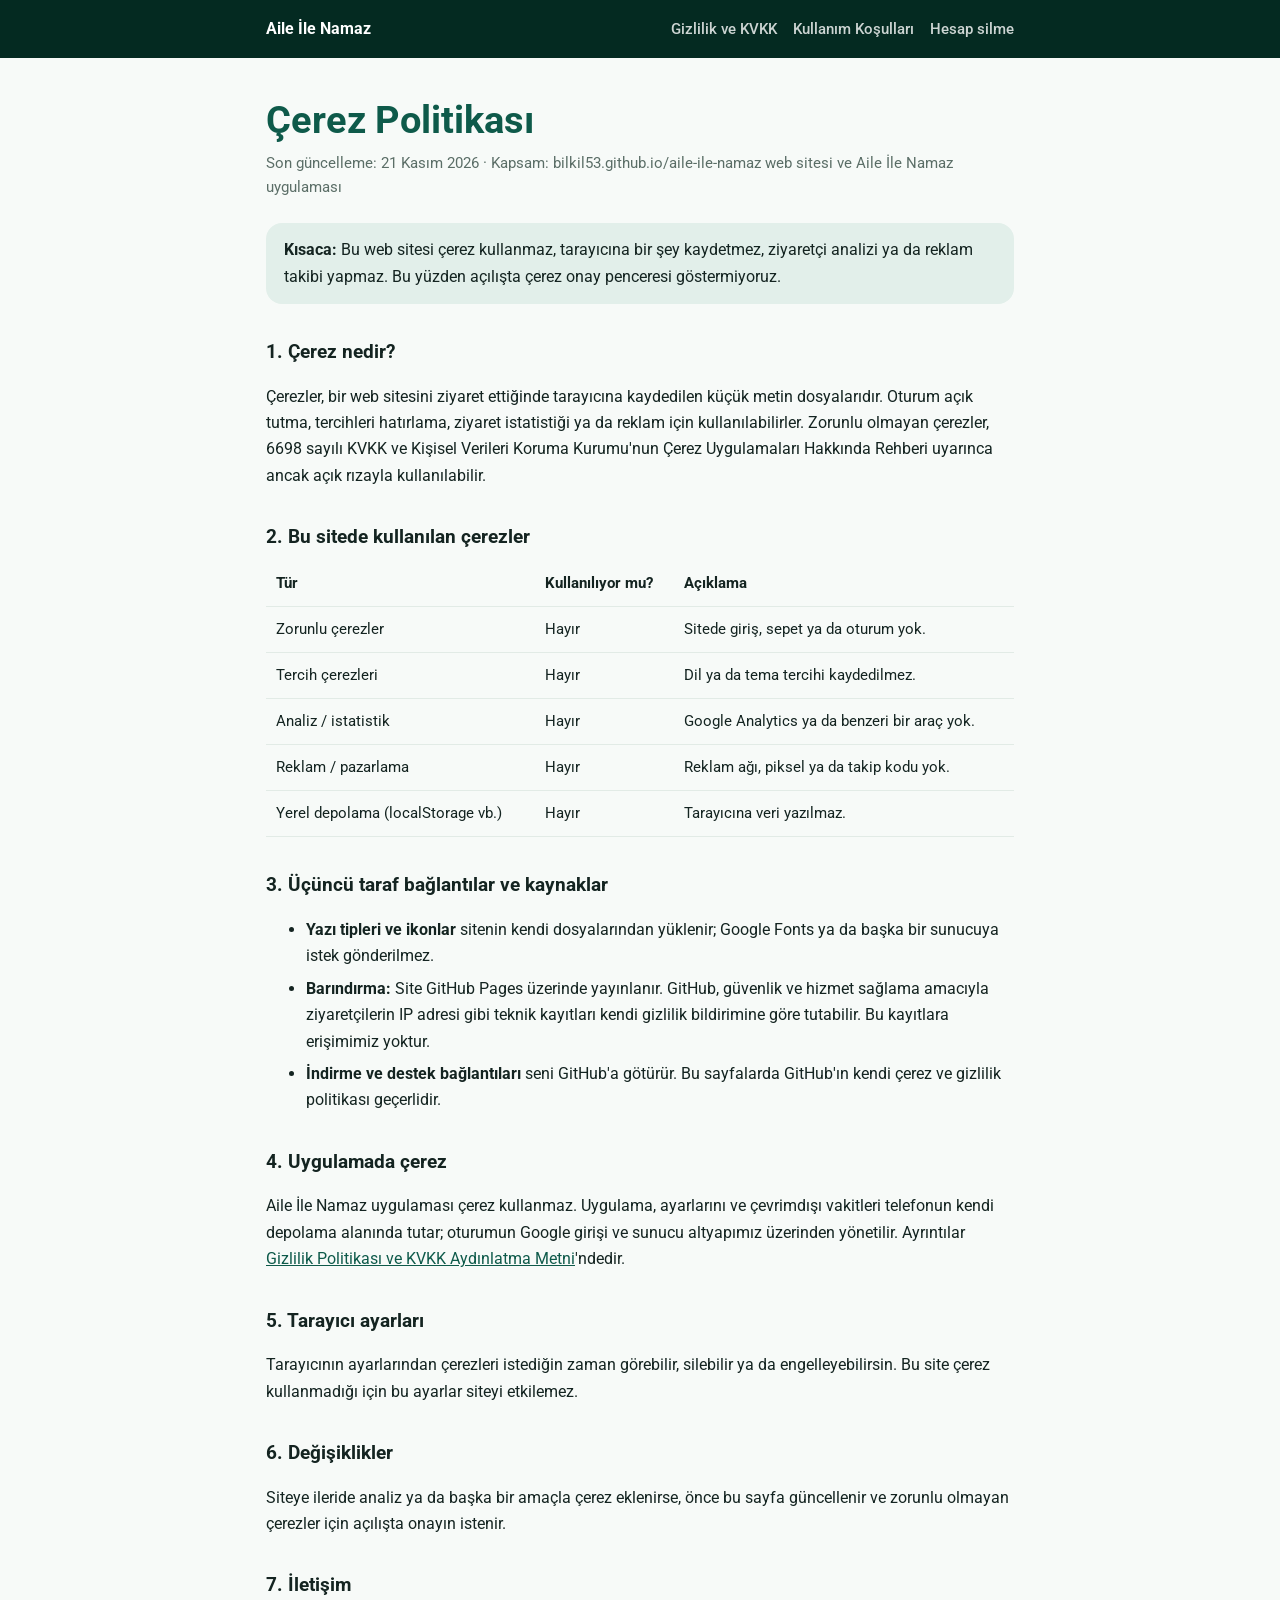
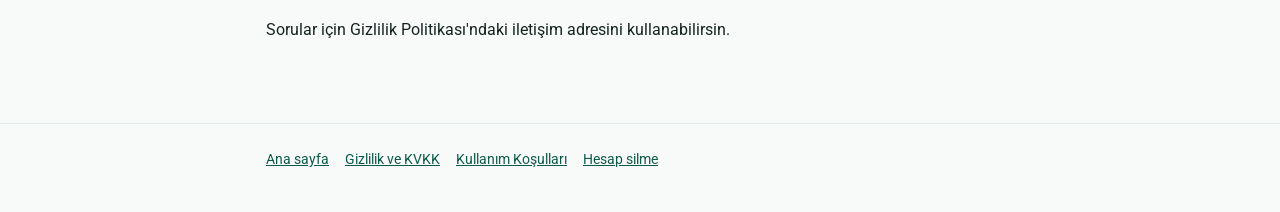
==== docs/cerez-politikasi.html @ 6a50d8dc "Tanıtım sitesi: tam animasyonlu tasarım, yasal sayfalar, SEO/GEO - Canlı telefon maketi, kaydırmaya " ====
<!DOCTYPE html>
<html lang="tr">
<head>
<meta charset="utf-8">
<meta name="viewport" content="width=device-width, initial-scale=1, viewport-fit=cover">
<title>Çerez Politikası – Aile İle Namaz</title>
<meta name="description" content="Aile İle Namaz web sitesi çerez kullanmaz, ziyaretçi takibi yapmaz. Çerez, yerel depolama ve barındırma kayıtları hakkında bilgilendirme.">
<meta name="robots" content="index, follow">
<link rel="canonical" href="https://bilkil53.github.io/aile-ile-namaz/cerez-politikasi.html">
<link rel="icon" href="icon.svg" type="image/svg+xml">
<meta name="theme-color" content="#042a21">
<link rel="stylesheet" href="legal.css">
</head>
<body>
<header class="top"><div class="in"><a href="./">Aile İle Namaz</a><nav><a href="privacy.html">Gizlilik ve KVKK</a><a href="kullanim-kosullari.html">Kullanım Koşulları</a><a href="delete-account.html">Hesap silme</a></nav></div></header>
<main class="in">
<h1>Çerez Politikası</h1>
<p class="meta">Son güncelleme: 21 Kasım 2026 · Kapsam: bilkil53.github.io/aile-ile-namaz web sitesi ve Aile İle Namaz uygulaması</p>

<div class="box"><b>Kısaca:</b> Bu web sitesi çerez kullanmaz, tarayıcına bir şey kaydetmez, ziyaretçi analizi ya da reklam takibi yapmaz. Bu yüzden açılışta çerez onay penceresi göstermiyoruz.</div>

<h2>1. Çerez nedir?</h2>
<p>Çerezler, bir web sitesini ziyaret ettiğinde tarayıcına kaydedilen küçük metin dosyalarıdır. Oturum açık tutma, tercihleri hatırlama, ziyaret istatistiği ya da reklam için kullanılabilirler. Zorunlu olmayan çerezler, 6698 sayılı KVKK ve Kişisel Verileri Koruma Kurumu'nun Çerez Uygulamaları Hakkında Rehberi uyarınca ancak açık rızayla kullanılabilir.</p>

<h2>2. Bu sitede kullanılan çerezler</h2>
<div class="tw"><table>
<tr><th>Tür</th><th>Kullanılıyor mu?</th><th>Açıklama</th></tr>
<tr><td>Zorunlu çerezler</td><td>Hayır</td><td>Sitede giriş, sepet ya da oturum yok.</td></tr>
<tr><td>Tercih çerezleri</td><td>Hayır</td><td>Dil ya da tema tercihi kaydedilmez.</td></tr>
<tr><td>Analiz / istatistik</td><td>Hayır</td><td>Google Analytics ya da benzeri bir araç yok.</td></tr>
<tr><td>Reklam / pazarlama</td><td>Hayır</td><td>Reklam ağı, piksel ya da takip kodu yok.</td></tr>
<tr><td>Yerel depolama (localStorage vb.)</td><td>Hayır</td><td>Tarayıcına veri yazılmaz.</td></tr>
</table></div>

<h2>3. Üçüncü taraf bağlantılar ve kaynaklar</h2>
<ul>
<li><b>Yazı tipleri ve ikonlar</b> sitenin kendi dosyalarından yüklenir; Google Fonts ya da başka bir sunucuya istek gönderilmez.</li>
<li><b>Barındırma:</b> Site GitHub Pages üzerinde yayınlanır. GitHub, güvenlik ve hizmet sağlama amacıyla ziyaretçilerin IP adresi gibi teknik kayıtları kendi gizlilik bildirimine göre tutabilir. Bu kayıtlara erişimimiz yoktur.</li>
<li><b>İndirme ve destek bağlantıları</b> seni GitHub'a götürür. Bu sayfalarda GitHub'ın kendi çerez ve gizlilik politikası geçerlidir.</li>
</ul>

<h2>4. Uygulamada çerez</h2>
<p>Aile İle Namaz uygulaması çerez kullanmaz. Uygulama, ayarlarını ve çevrimdışı vakitleri telefonun kendi depolama alanında tutar; oturumun Google girişi ve sunucu altyapımız üzerinden yönetilir. Ayrıntılar <a href="privacy.html">Gizlilik Politikası ve KVKK Aydınlatma Metni</a>'ndedir.</p>

<h2>5. Tarayıcı ayarları</h2>
<p>Tarayıcının ayarlarından çerezleri istediğin zaman görebilir, silebilir ya da engelleyebilirsin. Bu site çerez kullanmadığı için bu ayarlar siteyi etkilemez.</p>

<h2>6. Değişiklikler</h2>
<p>Siteye ileride analiz ya da başka bir amaçla çerez eklenirse, önce bu sayfa güncellenir ve zorunlu olmayan çerezler için açılışta onayın istenir.</p>

<h2>7. İletişim</h2>
<p>Sorular için Gizlilik Politikası'ndaki iletişim adresini kullanabilirsin.</p>
</main>
<footer><div class="in"><a href="./">Ana sayfa</a><a href="privacy.html">Gizlilik ve KVKK</a><a href="kullanim-kosullari.html">Kullanım Koşulları</a><a href="delete-account.html">Hesap silme</a></div></footer>
</body>
</html>
---- docs/legal.css ----
@font-face { font-family: "Roboto"; font-style: normal; font-weight: 100 900; font-display: swap; src: url(fonts/roboto-latin-ext.woff2) format("woff2"); unicode-range: U+0100-02BA, U+02BD-02C5, U+02C7-02CC, U+02CE-02D7, U+02DD-02FF, U+0304, U+0308, U+0329, U+1D00-1DBF, U+1E00-1E9F, U+1EF2-1EFF, U+2020, U+20A0-20AB, U+20AD-20C0, U+2113, U+2C60-2C7F, U+A720-A7FF; }
@font-face { font-family: "Roboto"; font-style: normal; font-weight: 100 900; font-display: swap; src: url(fonts/roboto-latin.woff2) format("woff2"); unicode-range: U+0000-00FF, U+0131, U+0152-0153, U+02BB-02BC, U+02C6, U+02DA, U+02DC, U+0304, U+0308, U+0329, U+2000-206F, U+20AC, U+2122, U+2191, U+2193, U+2212, U+2215, U+FEFF, U+FFFD; }
:root { --emerald: #0e5a4a; --emerald-deep: #042a21; --soft: #e2efea; --bg: #f7faf8; --text: #142421; --text-2: #5b6e67; --border: #e2ebe6; --mint: #86efac; }
* { box-sizing: border-box; }
body { margin: 0; background: var(--bg); color: var(--text); font-family: "Roboto", system-ui, -apple-system, "Segoe UI", sans-serif; line-height: 1.65; }
.top { background: var(--emerald-deep); color: #fff; }
.top .in { display: flex; justify-content: space-between; align-items: center; gap: 12px; padding-block: 16px; flex-wrap: wrap; }
.top a { color: #fff; text-decoration: none; font-weight: 700; }
.top nav { display: flex; gap: 16px; flex-wrap: wrap; font-size: 0.92rem; }
.top nav a { color: rgba(255,255,255,0.8); font-weight: 500; }
.in { max-width: 780px; margin: 0 auto; padding-left: max(16px, env(safe-area-inset-left, 0px)); padding-right: max(16px, env(safe-area-inset-right, 0px)); }
main { padding-block: 40px 64px; }
h1 { color: var(--emerald); font-size: clamp(1.8rem, 5vw, 2.4rem); line-height: 1.15; margin: 0 0 8px; }
h2 { font-size: 1.2rem; margin: 32px 0 8px; }
.meta { color: var(--text-2); font-size: 0.92rem; margin: 0 0 24px; }
.box { background: var(--soft); border-radius: 16px; padding: 14px 18px; margin: 20px 0; }
a { color: var(--emerald); }
li { margin-bottom: 6px; }
table { width: 100%; border-collapse: collapse; font-size: 0.95rem; }
th, td { text-align: left; padding: 10px; border-bottom: 1px solid var(--border); vertical-align: top; }
.tw { overflow-x: auto; }
footer { border-top: 1px solid var(--border); color: var(--text-2); font-size: 0.9rem; }
footer .in { padding-block: 24px 40px; display: flex; gap: 16px; flex-wrap: wrap; }
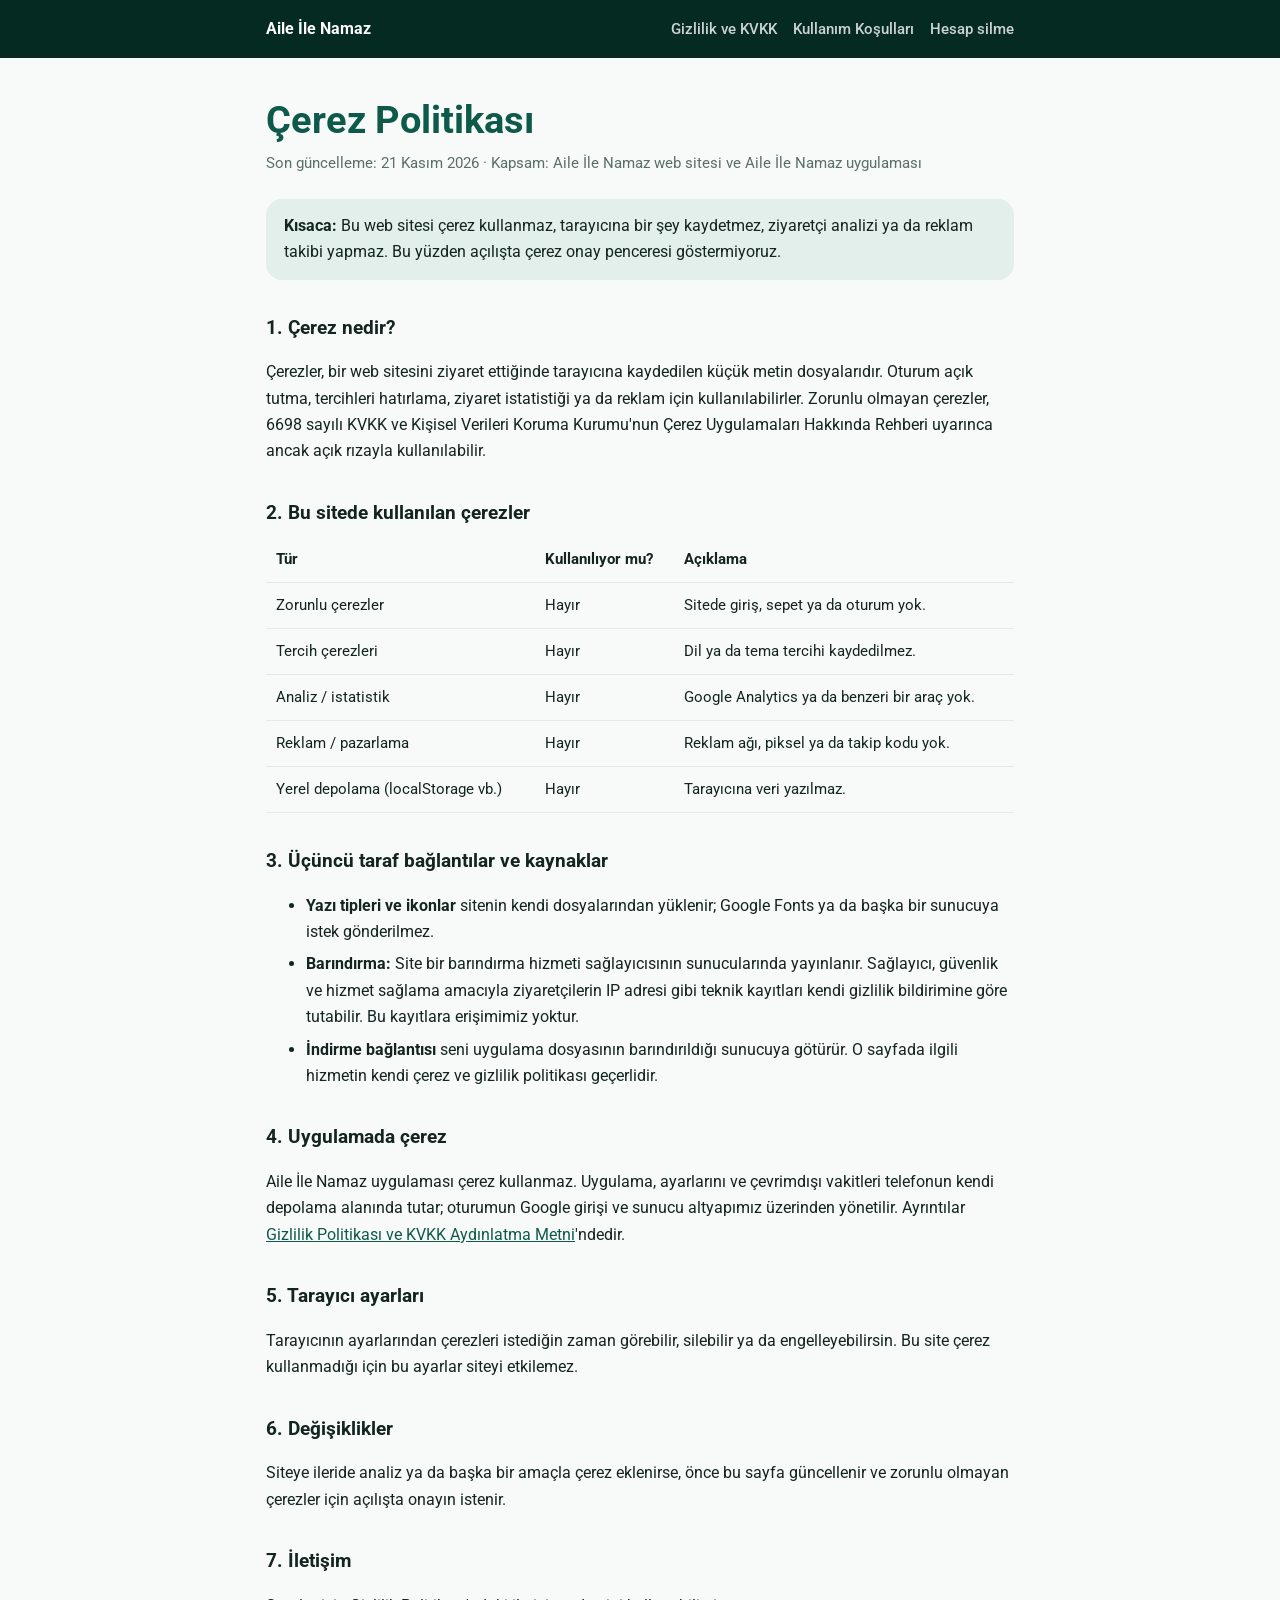
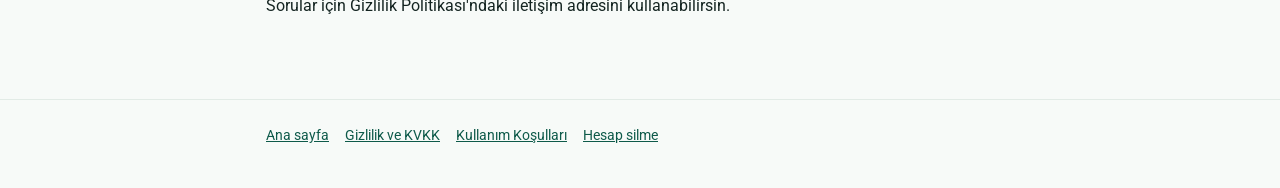
==== commit 8a85bd69: "Tanıtım sitesi: canlı metinler, örnek isimler, düzeltmeler - Gelecek zamanlı ve dağıtım kanalı ifade" ====
--- a/docs/cerez-politikasi.html
+++ b/docs/cerez-politikasi.html
@@ -15,7 +15,7 @@
 <header class="top"><div class="in"><a href="./">Aile İle Namaz</a><nav><a href="privacy.html">Gizlilik ve KVKK</a><a href="kullanim-kosullari.html">Kullanım Koşulları</a><a href="delete-account.html">Hesap silme</a></nav></div></header>
 <main class="in">
 <h1>Çerez Politikası</h1>
-<p class="meta">Son güncelleme: 21 Kasım 2026 · Kapsam: bilkil53.github.io/aile-ile-namaz web sitesi ve Aile İle Namaz uygulaması</p>
+<p class="meta">Son güncelleme: 21 Kasım 2026 · Kapsam: Aile İle Namaz web sitesi ve Aile İle Namaz uygulaması</p>
 
 <div class="box"><b>Kısaca:</b> Bu web sitesi çerez kullanmaz, tarayıcına bir şey kaydetmez, ziyaretçi analizi ya da reklam takibi yapmaz. Bu yüzden açılışta çerez onay penceresi göstermiyoruz.</div>
 
@@ -24,19 +24,20 @@
 
 <h2>2. Bu sitede kullanılan çerezler</h2>
 <div class="tw"><table>
-<tr><th>Tür</th><th>Kullanılıyor mu?</th><th>Açıklama</th></tr>
+<thead><tr><th scope="col">Tür</th><th scope="col">Kullanılıyor mu?</th><th scope="col">Açıklama</th></tr></thead>
+<tbody>
 <tr><td>Zorunlu çerezler</td><td>Hayır</td><td>Sitede giriş, sepet ya da oturum yok.</td></tr>
 <tr><td>Tercih çerezleri</td><td>Hayır</td><td>Dil ya da tema tercihi kaydedilmez.</td></tr>
 <tr><td>Analiz / istatistik</td><td>Hayır</td><td>Google Analytics ya da benzeri bir araç yok.</td></tr>
 <tr><td>Reklam / pazarlama</td><td>Hayır</td><td>Reklam ağı, piksel ya da takip kodu yok.</td></tr>
 <tr><td>Yerel depolama (localStorage vb.)</td><td>Hayır</td><td>Tarayıcına veri yazılmaz.</td></tr>
-</table></div>
+</tbody></table></div>
 
 <h2>3. Üçüncü taraf bağlantılar ve kaynaklar</h2>
 <ul>
 <li><b>Yazı tipleri ve ikonlar</b> sitenin kendi dosyalarından yüklenir; Google Fonts ya da başka bir sunucuya istek gönderilmez.</li>
-<li><b>Barındırma:</b> Site GitHub Pages üzerinde yayınlanır. GitHub, güvenlik ve hizmet sağlama amacıyla ziyaretçilerin IP adresi gibi teknik kayıtları kendi gizlilik bildirimine göre tutabilir. Bu kayıtlara erişimimiz yoktur.</li>
-<li><b>İndirme ve destek bağlantıları</b> seni GitHub'a götürür. Bu sayfalarda GitHub'ın kendi çerez ve gizlilik politikası geçerlidir.</li>
+<li><b>Barındırma:</b> Site bir barındırma hizmeti sağlayıcısının sunucularında yayınlanır. Sağlayıcı, güvenlik ve hizmet sağlama amacıyla ziyaretçilerin IP adresi gibi teknik kayıtları kendi gizlilik bildirimine göre tutabilir. Bu kayıtlara erişimimiz yoktur.</li>
+<li><b>İndirme bağlantısı</b> seni uygulama dosyasının barındırıldığı sunucuya götürür. O sayfada ilgili hizmetin kendi çerez ve gizlilik politikası geçerlidir.</li>
 </ul>
 
 <h2>4. Uygulamada çerez</h2>
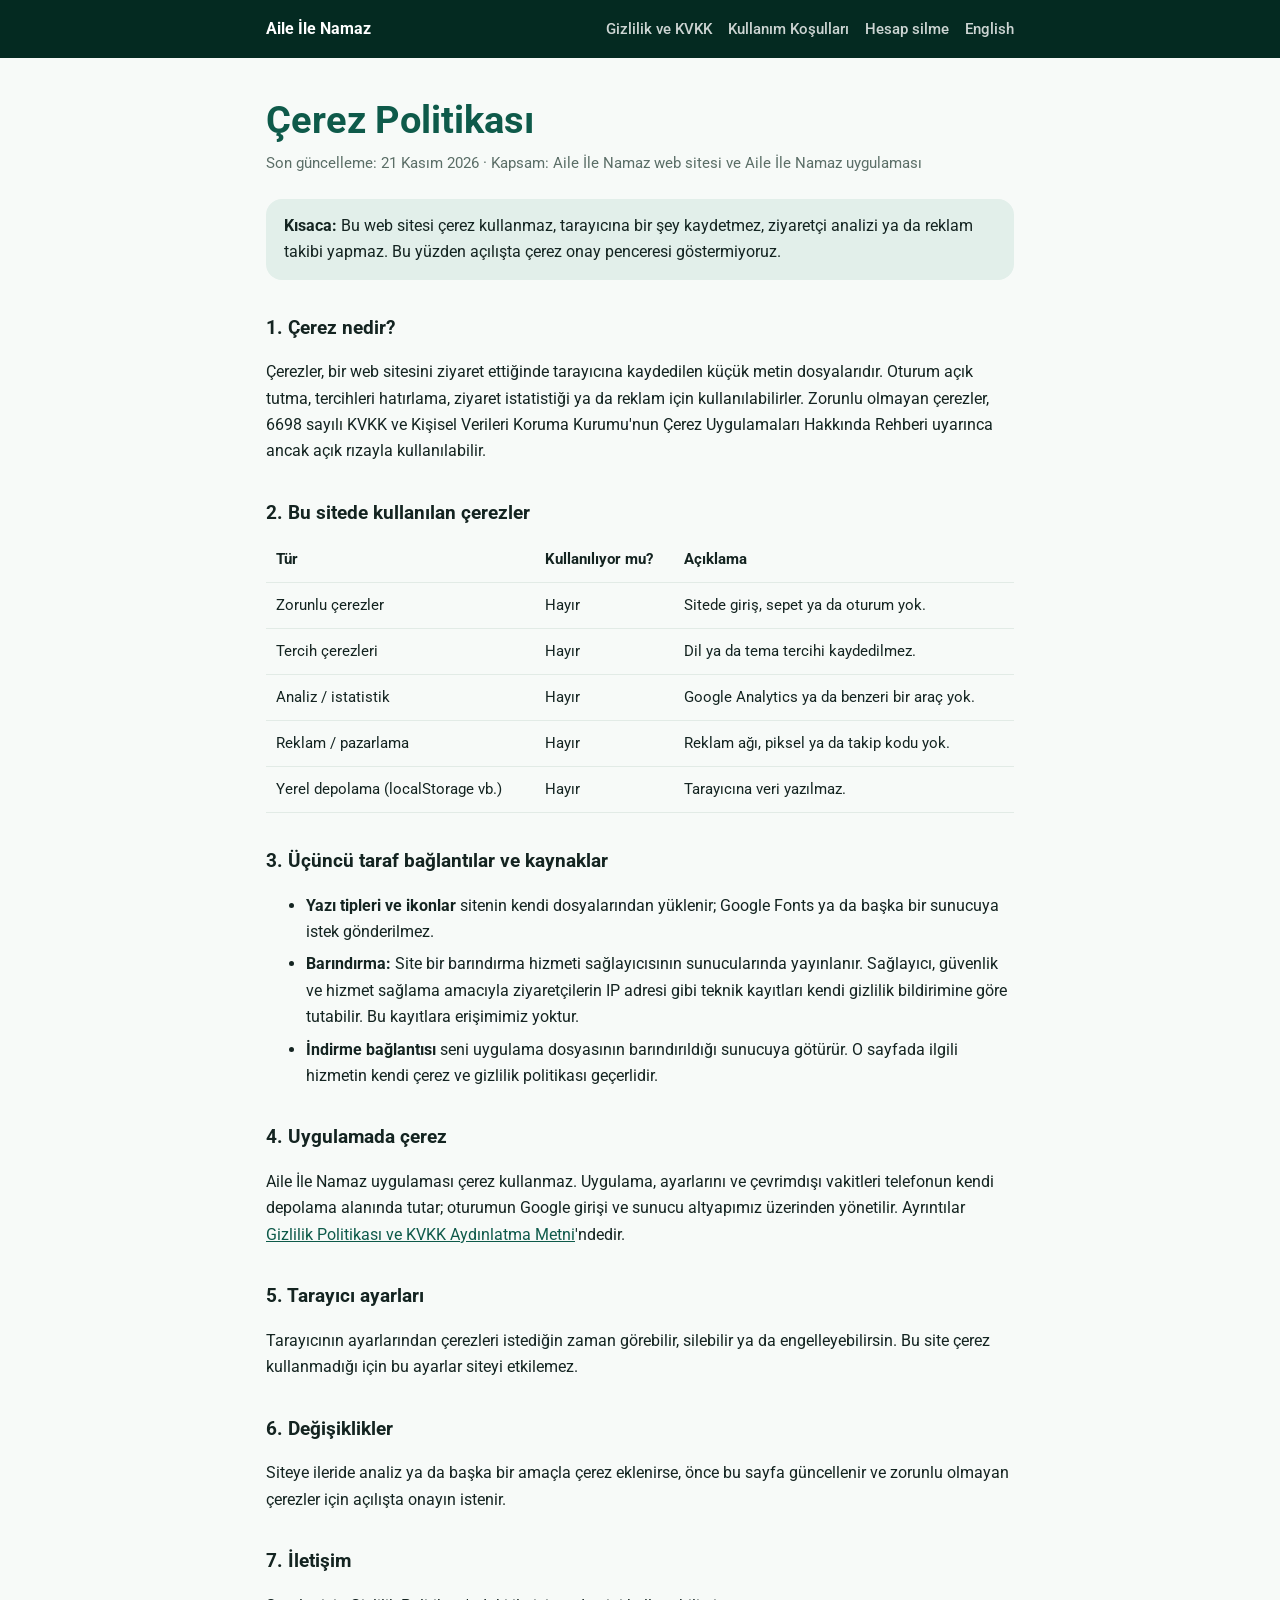
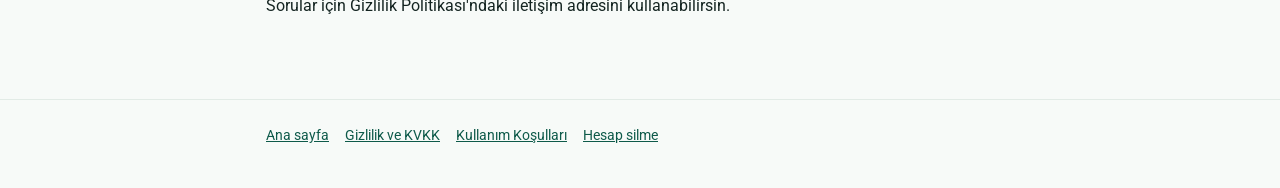
==== commit 6a19b85b: "Tanıtım sitesi: İngilizce dil desteği index-en.html (aynı tasarım, İngilizce metin ve SSS), terms-en" ====
--- a/docs/cerez-politikasi.html
+++ b/docs/cerez-politikasi.html
@@ -7,12 +7,14 @@
 <meta name="description" content="Aile İle Namaz web sitesi çerez kullanmaz, ziyaretçi takibi yapmaz. Çerez, yerel depolama ve barındırma kayıtları hakkında bilgilendirme.">
 <meta name="robots" content="index, follow">
 <link rel="canonical" href="https://bilkil53.github.io/aile-ile-namaz/cerez-politikasi.html">
+<link rel="alternate" hreflang="tr" href="https://bilkil53.github.io/aile-ile-namaz/cerez-politikasi.html">
+<link rel="alternate" hreflang="en" href="https://bilkil53.github.io/aile-ile-namaz/cookies-en.html">
 <link rel="icon" href="icon.svg" type="image/svg+xml">
 <meta name="theme-color" content="#042a21">
 <link rel="stylesheet" href="legal.css">
 </head>
 <body>
-<header class="top"><div class="in"><a href="./">Aile İle Namaz</a><nav><a href="privacy.html">Gizlilik ve KVKK</a><a href="kullanim-kosullari.html">Kullanım Koşulları</a><a href="delete-account.html">Hesap silme</a></nav></div></header>
+<header class="top"><div class="in"><a href="./">Aile İle Namaz</a><nav><a href="privacy.html">Gizlilik ve KVKK</a><a href="kullanim-kosullari.html">Kullanım Koşulları</a><a href="delete-account.html">Hesap silme</a><a href="cookies-en.html" hreflang="en" lang="en">English</a></nav></div></header>
 <main class="in">
 <h1>Çerez Politikası</h1>
 <p class="meta">Son güncelleme: 21 Kasım 2026 · Kapsam: Aile İle Namaz web sitesi ve Aile İle Namaz uygulaması</p>
